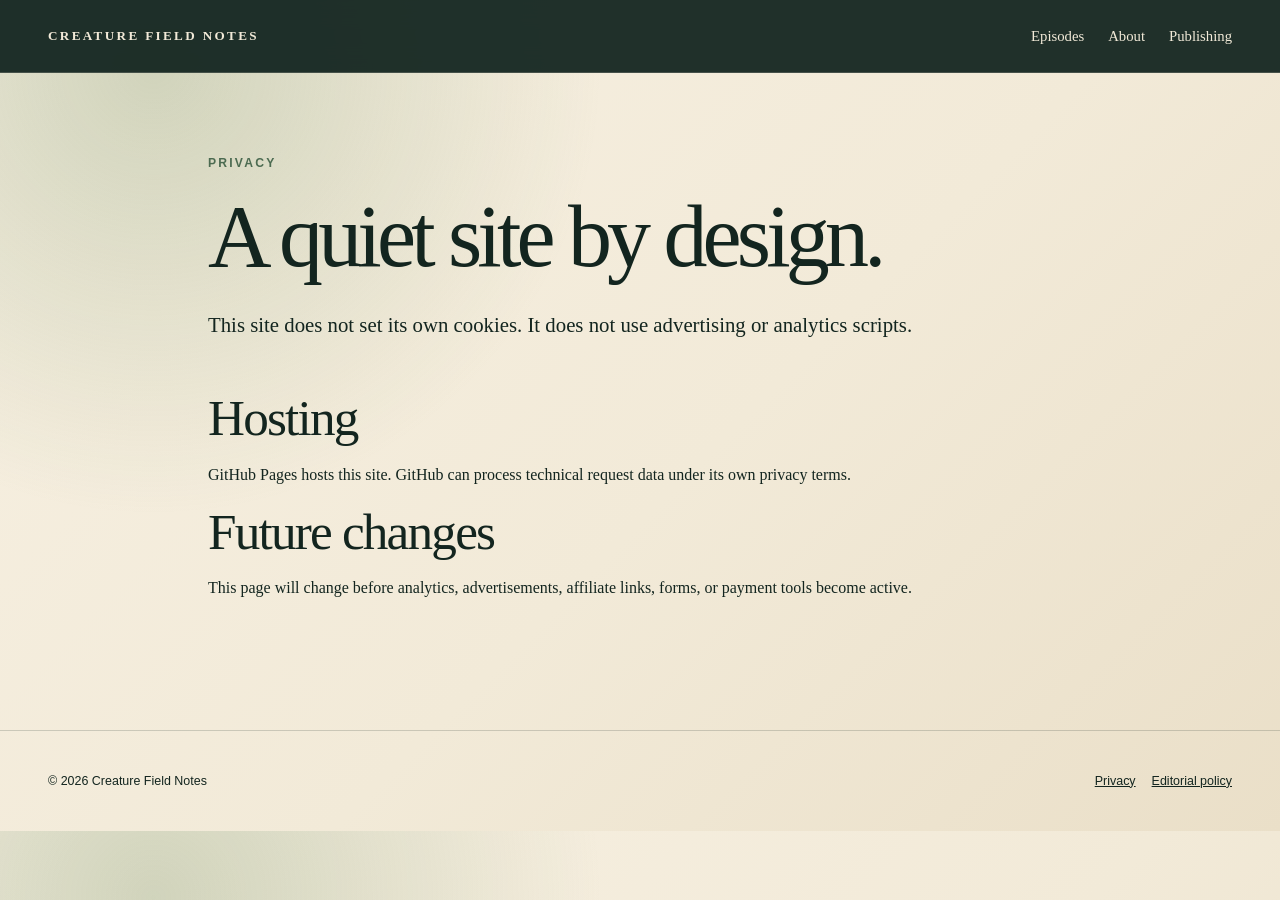
==== privacy.html @ b3d5b7f1 "feat: 建立自營內容站與發佈管線" ====
<!doctype html>
<html lang="en"><head><meta charset="utf-8"><meta name="viewport" content="width=device-width, initial-scale=1"><title>Privacy — Creature Field Notes</title><meta name="description" content="Privacy information for Creature Field Notes."><link rel="canonical" href="https://littlecloud891117-tech.github.io/creature-field-notes/privacy.html"><link rel="stylesheet" href="assets/styles.css"></head>
<body><header class="site-header"><nav class="shell nav" aria-label="Main navigation"><a class="brand" href="./">Creature Field Notes</a><div class="nav-links"><a href="episodes/">Episodes</a><a href="about.html">About</a><a href="publishing.html">Publishing</a></div></nav></header>
<main class="shell page"><p class="eyebrow">Privacy</p><h1>A quiet site by design.</h1><p class="page-intro">This site does not set its own cookies. It does not use advertising or analytics scripts.</p><h2>Hosting</h2><p>GitHub Pages hosts this site. GitHub can process technical request data under its own privacy terms.</p><h2>Future changes</h2><p>This page will change before analytics, advertisements, affiliate links, forms, or payment tools become active.</p></main>
<footer class="site-footer"><div class="shell footer-grid"><span>© 2026 Creature Field Notes</span><div class="footer-links"><a href="privacy.html">Privacy</a><a href="publishing.html">Editorial policy</a></div></div></footer></body></html>
---- assets/styles.css ----
:root {
  --ink: #13251f;
  --forest: #17392f;
  --moss: #4c6b51;
  --fern: #8ba178;
  --paper: #f2ead8;
  --paper-deep: #e1d3b8;
  --ember: #d77945;
  --line: rgba(19, 37, 31, 0.18);
  --max: 74rem;
}

* { box-sizing: border-box; }

html { scroll-behavior: smooth; }

body {
  margin: 0;
  color: var(--ink);
  background:
    radial-gradient(circle at 12% 8%, rgba(139, 161, 120, 0.35), transparent 28rem),
    linear-gradient(135deg, #f7f0e2 0%, var(--paper) 55%, #eadfc8 100%);
  font-family: Georgia, "Times New Roman", serif;
  line-height: 1.65;
}

a { color: inherit; }
a:hover { color: var(--ember); }

.shell {
  width: min(calc(100% - 2rem), var(--max));
  margin-inline: auto;
}

.site-header {
  position: sticky;
  top: 0;
  z-index: 10;
  border-bottom: 1px solid rgba(242, 234, 216, 0.18);
  background: rgba(19, 37, 31, 0.94);
  color: var(--paper);
  backdrop-filter: blur(12px);
}

.nav {
  min-height: 4.5rem;
  display: flex;
  align-items: center;
  justify-content: space-between;
  gap: 2rem;
}

.brand {
  text-decoration: none;
  text-transform: uppercase;
  letter-spacing: 0.18em;
  font-size: 0.82rem;
  font-weight: 700;
}

.nav-links { display: flex; gap: 1.5rem; }
.nav-links a { text-decoration: none; font-size: 0.92rem; }

.hero {
  min-height: 72vh;
  display: grid;
  grid-template-columns: 1.25fr 0.75fr;
  align-items: center;
  gap: 4rem;
  padding-block: 6rem;
}

.eyebrow {
  margin: 0 0 1rem;
  color: var(--moss);
  font-family: Arial, sans-serif;
  font-size: 0.76rem;
  font-weight: 700;
  letter-spacing: 0.18em;
  text-transform: uppercase;
}

h1, h2, h3 { line-height: 1.08; font-weight: 500; }
h1 { max-width: 12ch; margin: 0; font-size: clamp(3.25rem, 8vw, 7.5rem); letter-spacing: -0.055em; }
h2 { margin: 0 0 1rem; font-size: clamp(2rem, 4vw, 3.75rem); letter-spacing: -0.035em; }
h3 { font-size: 1.35rem; }

.lede { max-width: 37rem; margin: 2rem 0; font-size: clamp(1.15rem, 2vw, 1.45rem); }

.button {
  display: inline-block;
  border: 1px solid var(--forest);
  padding: 0.85rem 1.2rem;
  background: var(--forest);
  color: var(--paper);
  font-family: Arial, sans-serif;
  font-size: 0.85rem;
  font-weight: 700;
  letter-spacing: 0.06em;
  text-decoration: none;
  text-transform: uppercase;
}

.button:hover { background: var(--ember); border-color: var(--ember); color: #fff; }

.specimen {
  position: relative;
  aspect-ratio: 4 / 5;
  overflow: hidden;
  border: 1px solid var(--line);
  border-radius: 50% 50% 7% 7% / 30% 30% 7% 7%;
  background:
    radial-gradient(circle at 50% 32%, #f0b866 0 3%, transparent 3.5%),
    radial-gradient(ellipse at 50% 44%, #273f32 0 10%, transparent 10.5%),
    radial-gradient(ellipse at 44% 46%, #49614a 0 23%, transparent 23.5%),
    repeating-radial-gradient(ellipse at 50% 75%, #294b3b 0 6%, #17392f 6% 12%);
  box-shadow: 0 2rem 6rem rgba(23, 57, 47, 0.18);
}

.specimen::after {
  content: "FIELD RECORD 001";
  position: absolute;
  right: 1rem;
  bottom: 1.25rem;
  left: 1rem;
  border-top: 1px solid rgba(242, 234, 216, 0.5);
  padding-top: 0.8rem;
  color: var(--paper);
  font-family: Arial, sans-serif;
  font-size: 0.68rem;
  letter-spacing: 0.18em;
}

.band { background: var(--forest); color: var(--paper); }
.section { padding-block: 5rem; }
.section-grid { display: grid; grid-template-columns: 0.75fr 1.25fr; gap: 4rem; }
.section p { max-width: 46rem; }

.cards { display: grid; grid-template-columns: repeat(3, 1fr); gap: 1rem; margin-top: 2.5rem; }
.card { border: 1px solid currentColor; padding: 1.5rem; min-height: 13rem; }
.card-number { color: var(--fern); font-family: Arial, sans-serif; font-size: 0.72rem; letter-spacing: 0.15em; }

.status {
  display: grid;
  grid-template-columns: auto 1fr;
  gap: 1rem;
  align-items: start;
  border-block: 1px solid var(--line);
  padding-block: 1.5rem;
}

.status-dot { width: 0.7rem; height: 0.7rem; margin-top: 0.5rem; border-radius: 50%; background: var(--ember); }
.status p { margin: 0; }

.page { max-width: 54rem; min-height: 68vh; padding-block: 5rem 7rem; }
.page h1 { max-width: none; font-size: clamp(3rem, 7vw, 5.5rem); }
.page-intro { margin: 1.5rem 0 3rem; font-size: 1.3rem; }
.empty { margin-top: 3rem; border: 1px solid var(--line); padding: 2rem; }

.episode-list { list-style: none; margin: 3rem 0; padding: 0; }
.episode-list li { border-top: 1px solid var(--line); padding: 1.5rem 0; }
.episode-list li:last-child { border-bottom: 1px solid var(--line); }
.episode-list a { font-size: 1.4rem; text-decoration: none; }
.episode-meta { display: block; color: var(--moss); font-family: Arial, sans-serif; font-size: 0.78rem; }

.story { font-size: 1.12rem; }
.story p:first-child::first-letter { float: left; margin: 0.1em 0.1em 0 0; color: var(--ember); font-size: 4rem; line-height: 0.8; }

.site-footer { border-top: 1px solid var(--line); padding-block: 2.5rem; font-family: Arial, sans-serif; font-size: 0.78rem; }
.footer-grid { display: flex; justify-content: space-between; gap: 2rem; }
.footer-links { display: flex; gap: 1rem; }

@media (max-width: 760px) {
  .nav { align-items: flex-start; flex-direction: column; gap: 0.5rem; padding-block: 1rem; }
  .nav-links { width: 100%; justify-content: space-between; gap: 0.75rem; }
  .hero, .section-grid { grid-template-columns: 1fr; gap: 2.5rem; }
  .hero { padding-block: 3.5rem; }
  .specimen { width: min(100%, 25rem); }
  .cards { grid-template-columns: 1fr; }
  .footer-grid { flex-direction: column; }
}
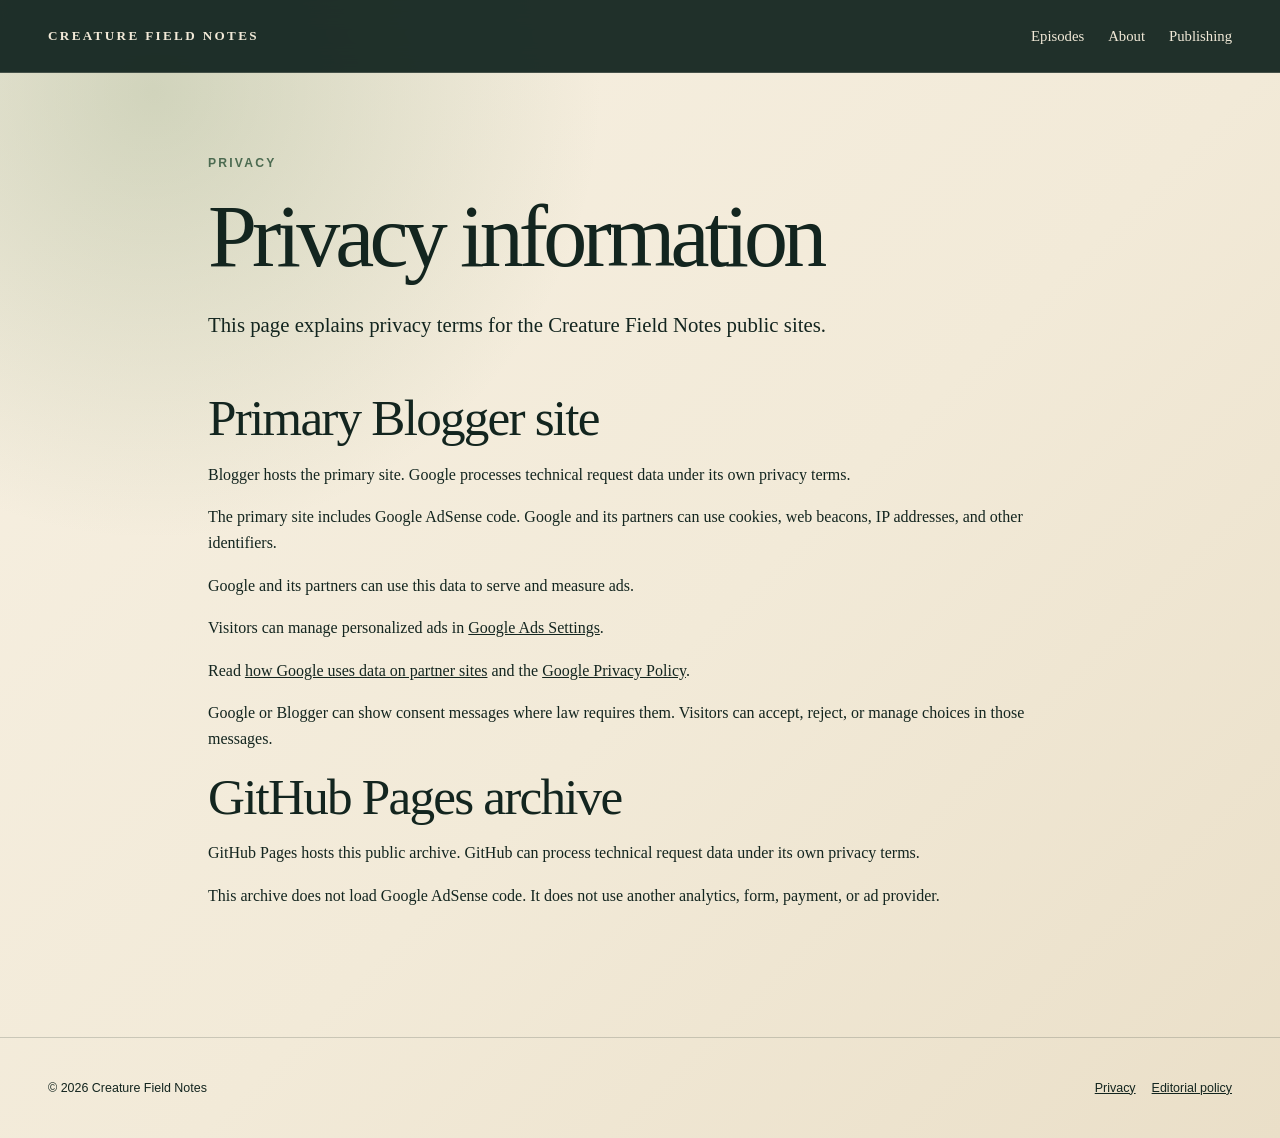
==== commit fea39a6a: "docs: 修正兩個公開站的隱私權說明" ====
--- a/privacy.html
+++ b/privacy.html
@@ -1,5 +1,5 @@
 <!doctype html>
 <html lang="en"><head><meta charset="utf-8"><meta name="viewport" content="width=device-width, initial-scale=1"><title>Privacy — Creature Field Notes</title><meta name="description" content="Privacy information for Creature Field Notes."><link rel="canonical" href="https://littlecloud891117-tech.github.io/creature-field-notes/privacy.html"><link rel="stylesheet" href="assets/styles.css"></head>
 <body><header class="site-header"><nav class="shell nav" aria-label="Main navigation"><a class="brand" href="./">Creature Field Notes</a><div class="nav-links"><a href="episodes/">Episodes</a><a href="about.html">About</a><a href="publishing.html">Publishing</a></div></nav></header>
-<main class="shell page"><p class="eyebrow">Privacy</p><h1>A quiet site by design.</h1><p class="page-intro">This site does not set its own cookies. It does not use advertising or analytics scripts.</p><h2>Hosting</h2><p>GitHub Pages hosts this site. GitHub can process technical request data under its own privacy terms.</p><h2>Future changes</h2><p>This page will change before analytics, advertisements, affiliate links, forms, or payment tools become active.</p></main>
+<main class="shell page"><p class="eyebrow">Privacy</p><h1>Privacy information</h1><p class="page-intro">This page explains privacy terms for the Creature Field Notes public sites.</p><h2>Primary Blogger site</h2><p>Blogger hosts the primary site. Google processes technical request data under its own privacy terms.</p><p>The primary site includes Google AdSense code. Google and its partners can use cookies, web beacons, IP addresses, and other identifiers.</p><p>Google and its partners can use this data to serve and measure ads.</p><p>Visitors can manage personalized ads in <a href="https://adssettings.google.com/">Google Ads Settings</a>.</p><p>Read <a href="https://policies.google.com/technologies/partner-sites">how Google uses data on partner sites</a> and the <a href="https://policies.google.com/privacy">Google Privacy Policy</a>.</p><p>Google or Blogger can show consent messages where law requires them. Visitors can accept, reject, or manage choices in those messages.</p><h2>GitHub Pages archive</h2><p>GitHub Pages hosts this public archive. GitHub can process technical request data under its own privacy terms.</p><p>This archive does not load Google AdSense code. It does not use another analytics, form, payment, or ad provider.</p></main>
 <footer class="site-footer"><div class="shell footer-grid"><span>© 2026 Creature Field Notes</span><div class="footer-links"><a href="privacy.html">Privacy</a><a href="publishing.html">Editorial policy</a></div></div></footer></body></html>
